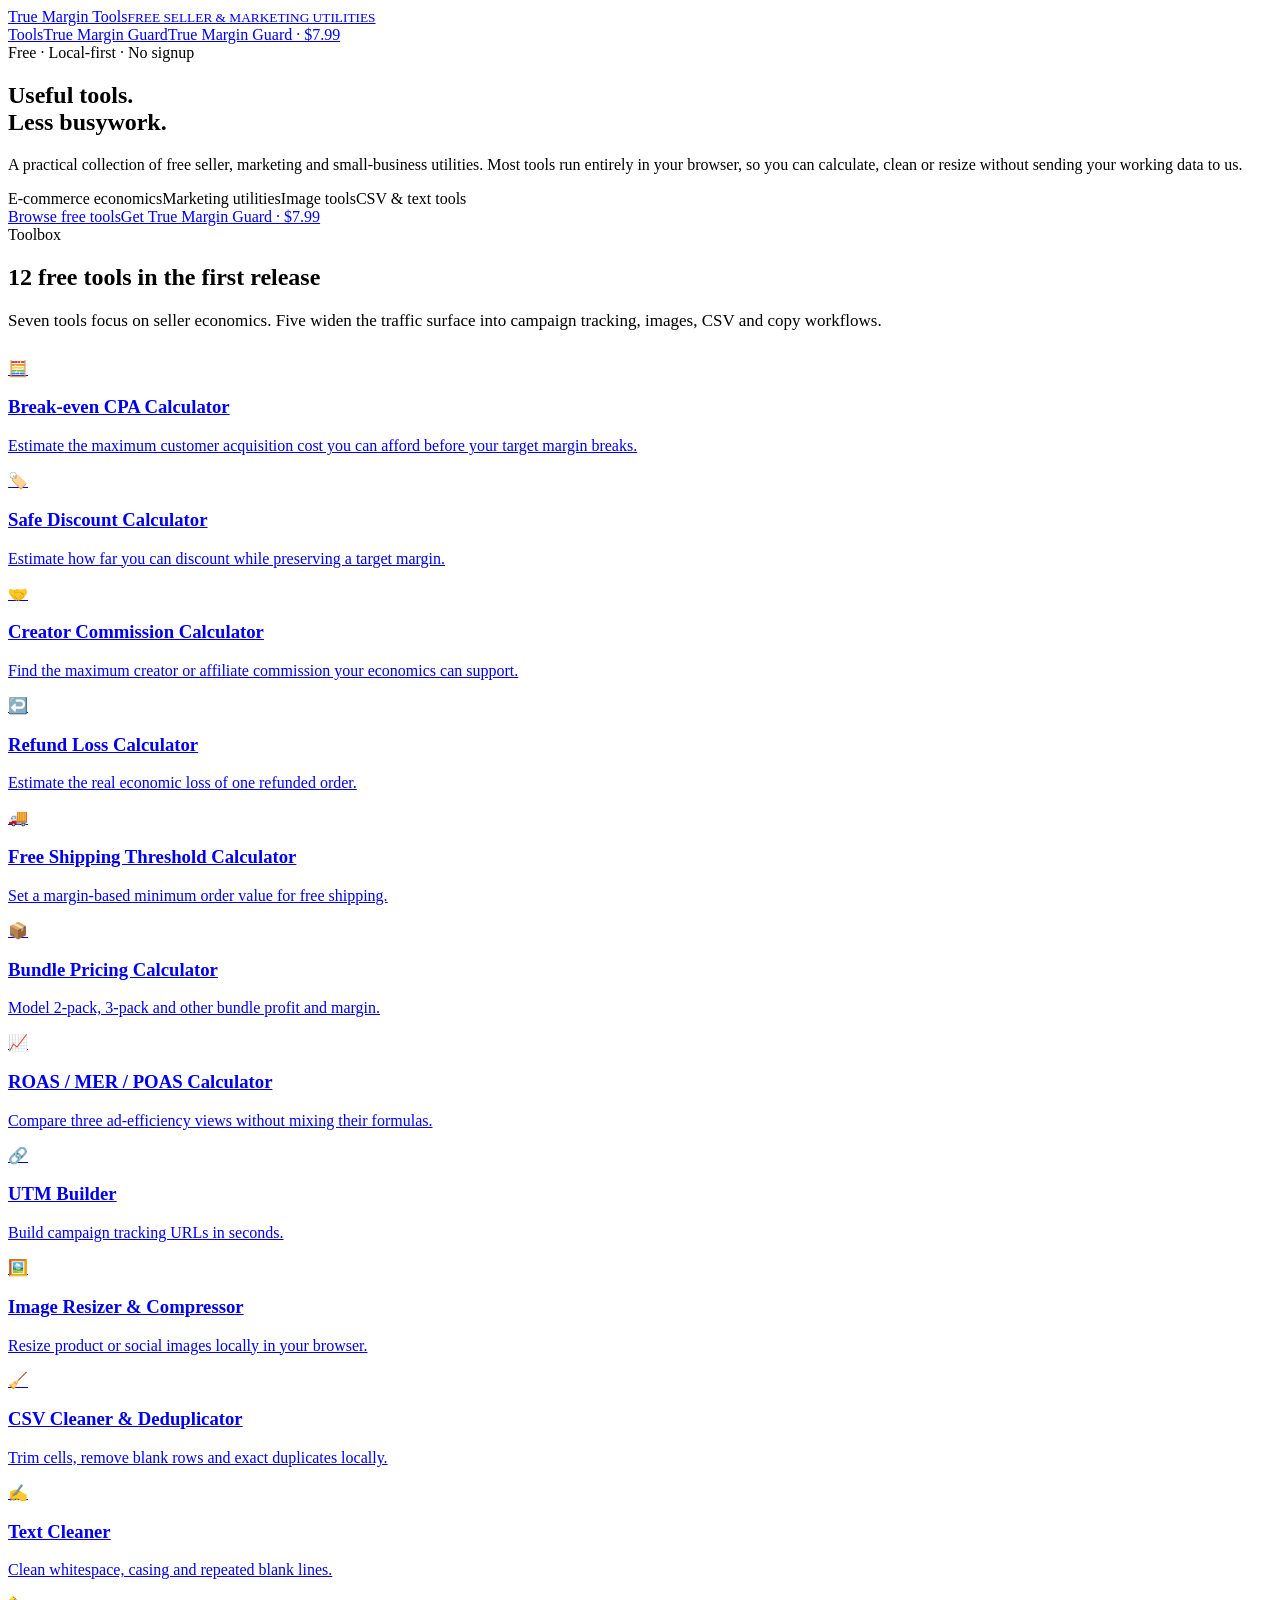
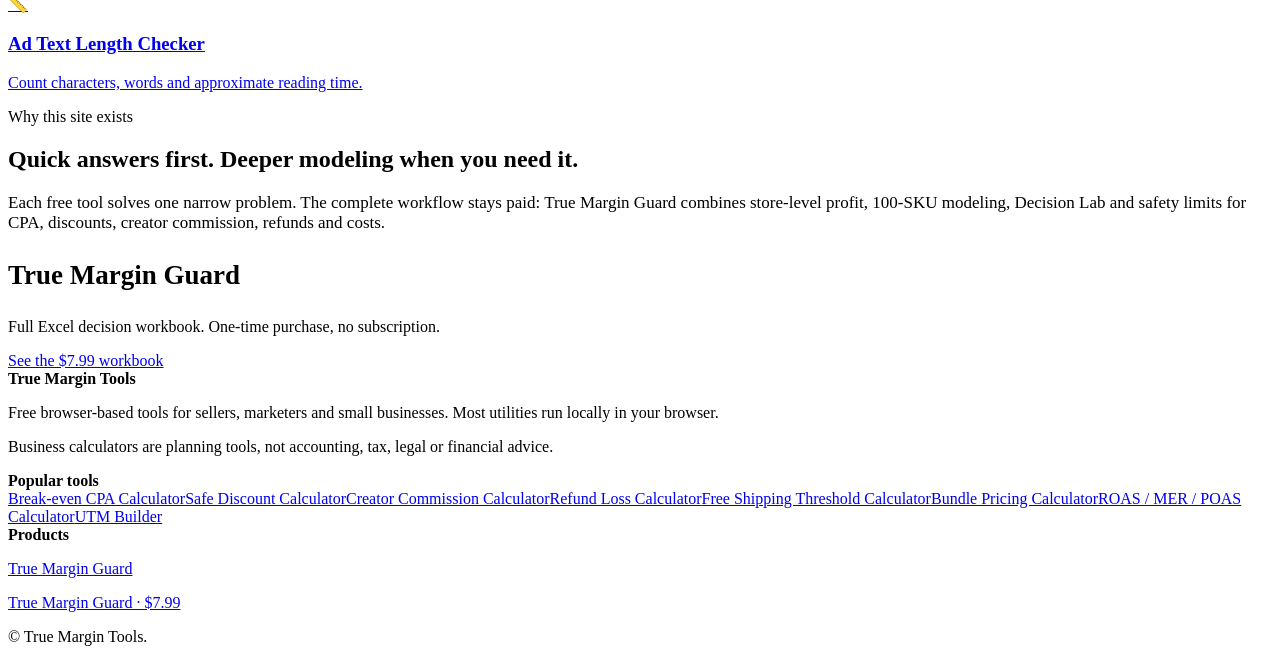
==== index.html @ 361e19f9 "Publish True Margin Tools website" ====
<!doctype html><html lang="en"><head><meta charset="utf-8"><meta name="viewport" content="width=device-width,initial-scale=1">
<title>True Margin Tools — Free Seller, Marketing & Utility Tools</title>
<meta name="description" content="Free browser-based calculators and utilities for ecommerce sellers, marketers and small businesses. Profit, CPA, discounts, UTM links, images, CSV and more.">
<link rel="stylesheet" href="assets/style.css"></head><body>
<header><div class="wrap"><nav>
<a class="brand" href="index.html">True Margin Tools<small>FREE SELLER & MARKETING UTILITIES</small></a>
<div class="navlinks"><a href="index.html#tools">Tools</a><a href="https://payhip.com/b/jJUIN">True Margin Guard</a><a href="https://payhip.com/b/jJUIN">True Margin Guard · $7.99</a></div>
</nav></div></header>
<main><section class="hero"><div class="wrap"><div class="eyebrow">Free · Local-first · No signup</div>
<h1>Useful tools.<br>Less busywork.</h1>
<p class="lead">A practical collection of free seller, marketing and small-business utilities. Most tools run entirely in your browser, so you can calculate, clean or resize without sending your working data to us.</p>
<div class="badges"><span class="badge">E-commerce economics</span><span class="badge">Marketing utilities</span><span class="badge">Image tools</span><span class="badge">CSV & text tools</span></div>
<div class="btnrow"><a class="btn primary" href="#tools">Browse free tools</a><a class="btn" href="https://payhip.com/b/jJUIN">Get True Margin Guard · $7.99</a></div></div></section>
<section id="tools" class="section"><div class="wrap"><div class="eyebrow">Toolbox</div><h2>12 free tools in the first release</h2>
<p class="lead" style="font-size:17px">Seven tools focus on seller economics. Five widen the traffic surface into campaign tracking, images, CSV and copy workflows.</p>
<div class="grid" style="margin-top:28px"><a class="card" href="tools/break-even-cpa/"><div class="icon">🧮</div><h3>Break-even CPA Calculator</h3><p>Estimate the maximum customer acquisition cost you can afford before your target margin breaks.</p></a><a class="card" href="tools/safe-discount/"><div class="icon">🏷️</div><h3>Safe Discount Calculator</h3><p>Estimate how far you can discount while preserving a target margin.</p></a><a class="card" href="tools/creator-commission/"><div class="icon">🤝</div><h3>Creator Commission Calculator</h3><p>Find the maximum creator or affiliate commission your economics can support.</p></a><a class="card" href="tools/refund-loss/"><div class="icon">↩️</div><h3>Refund Loss Calculator</h3><p>Estimate the real economic loss of one refunded order.</p></a><a class="card" href="tools/free-shipping-threshold/"><div class="icon">🚚</div><h3>Free Shipping Threshold Calculator</h3><p>Set a margin-based minimum order value for free shipping.</p></a><a class="card" href="tools/bundle-pricing/"><div class="icon">📦</div><h3>Bundle Pricing Calculator</h3><p>Model 2-pack, 3-pack and other bundle profit and margin.</p></a><a class="card" href="tools/roas-mer-poas/"><div class="icon">📈</div><h3>ROAS / MER / POAS Calculator</h3><p>Compare three ad-efficiency views without mixing their formulas.</p></a><a class="card" href="tools/utm-builder/"><div class="icon">🔗</div><h3>UTM Builder</h3><p>Build campaign tracking URLs in seconds.</p></a><a class="card" href="tools/image-resizer/"><div class="icon">🖼️</div><h3>Image Resizer & Compressor</h3><p>Resize product or social images locally in your browser.</p></a><a class="card" href="tools/csv-cleaner/"><div class="icon">🧹</div><h3>CSV Cleaner & Deduplicator</h3><p>Trim cells, remove blank rows and exact duplicates locally.</p></a><a class="card" href="tools/text-cleaner/"><div class="icon">✍️</div><h3>Text Cleaner</h3><p>Clean whitespace, casing and repeated blank lines.</p></a><a class="card" href="tools/ad-text-checker/"><div class="icon">📏</div><h3>Ad Text Length Checker</h3><p>Count characters, words and approximate reading time.</p></a></div></div></section>
<section class="section alt"><div class="wrap tool-layout"><div><div class="eyebrow">Why this site exists</div><h2>Quick answers first. Deeper modeling when you need it.</h2>
<p class="lead" style="font-size:17px">Each free tool solves one narrow problem. The complete workflow stays paid: True Margin Guard combines store-level profit, 100-SKU modeling, Decision Lab and safety limits for CPA, discounts, creator commission, refunds and costs.</p></div>
<div class="cta"><h3 style="font-size:27px">True Margin Guard</h3><p>Full Excel decision workbook. One-time purchase, no subscription.</p><a class="btn" href="https://payhip.com/b/jJUIN">See the $7.99 workbook</a></div></div></section></main>
<footer class="footer"><div class="wrap"><div class="cols">
<div><b>True Margin Tools</b><p>Free browser-based tools for sellers, marketers and small businesses. Most utilities run locally in your browser.</p><p>Business calculators are planning tools, not accounting, tax, legal or financial advice.</p></div>
<div><b>Popular tools</b><div class="tool-list"><a href="tools/break-even-cpa/">Break-even CPA Calculator</a><a href="tools/safe-discount/">Safe Discount Calculator</a><a href="tools/creator-commission/">Creator Commission Calculator</a><a href="tools/refund-loss/">Refund Loss Calculator</a><a href="tools/free-shipping-threshold/">Free Shipping Threshold Calculator</a><a href="tools/bundle-pricing/">Bundle Pricing Calculator</a><a href="tools/roas-mer-poas/">ROAS / MER / POAS Calculator</a><a href="tools/utm-builder/">UTM Builder</a></div></div>
<div><b>Products</b><p><a href="https://payhip.com/b/jJUIN">True Margin Guard</a></p><p><a href="https://payhip.com/b/jJUIN">True Margin Guard · $7.99</a></p></div>
</div><p>© True Margin Tools.</p></div></footer></body></html>
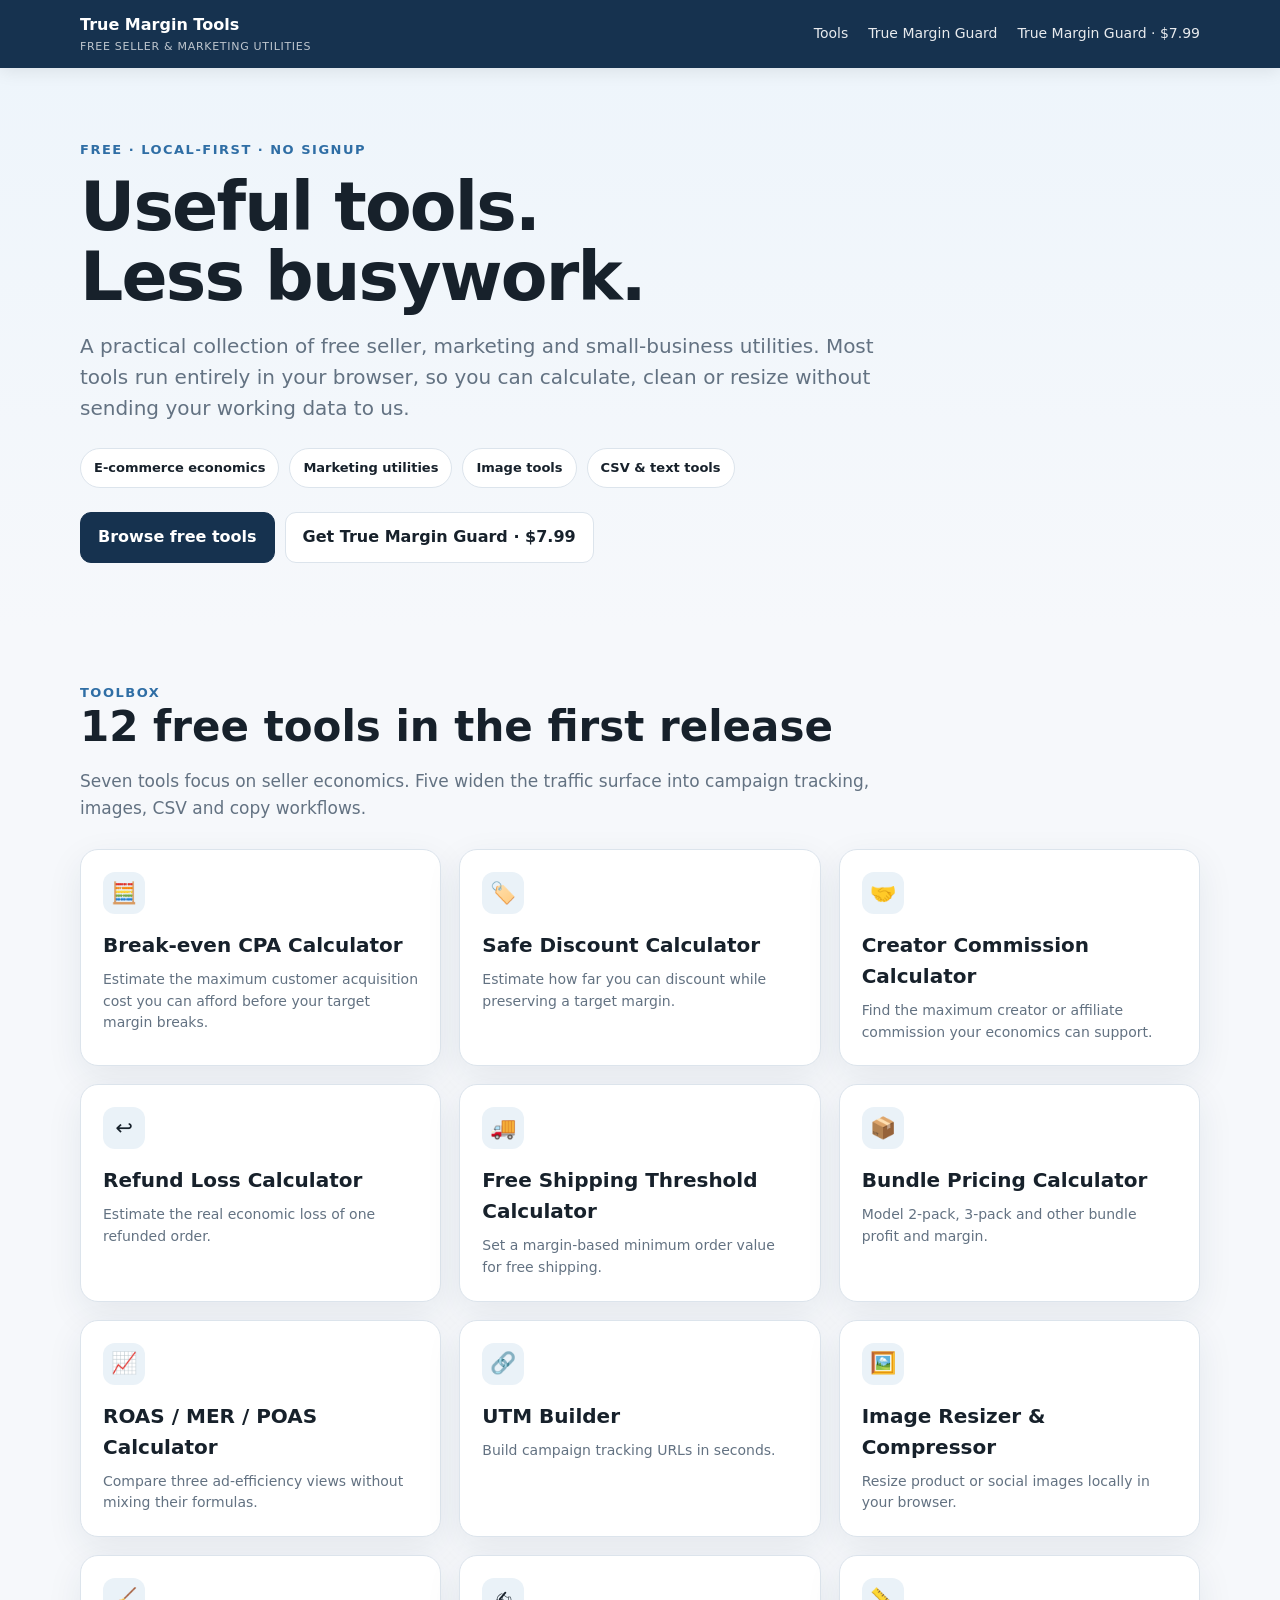
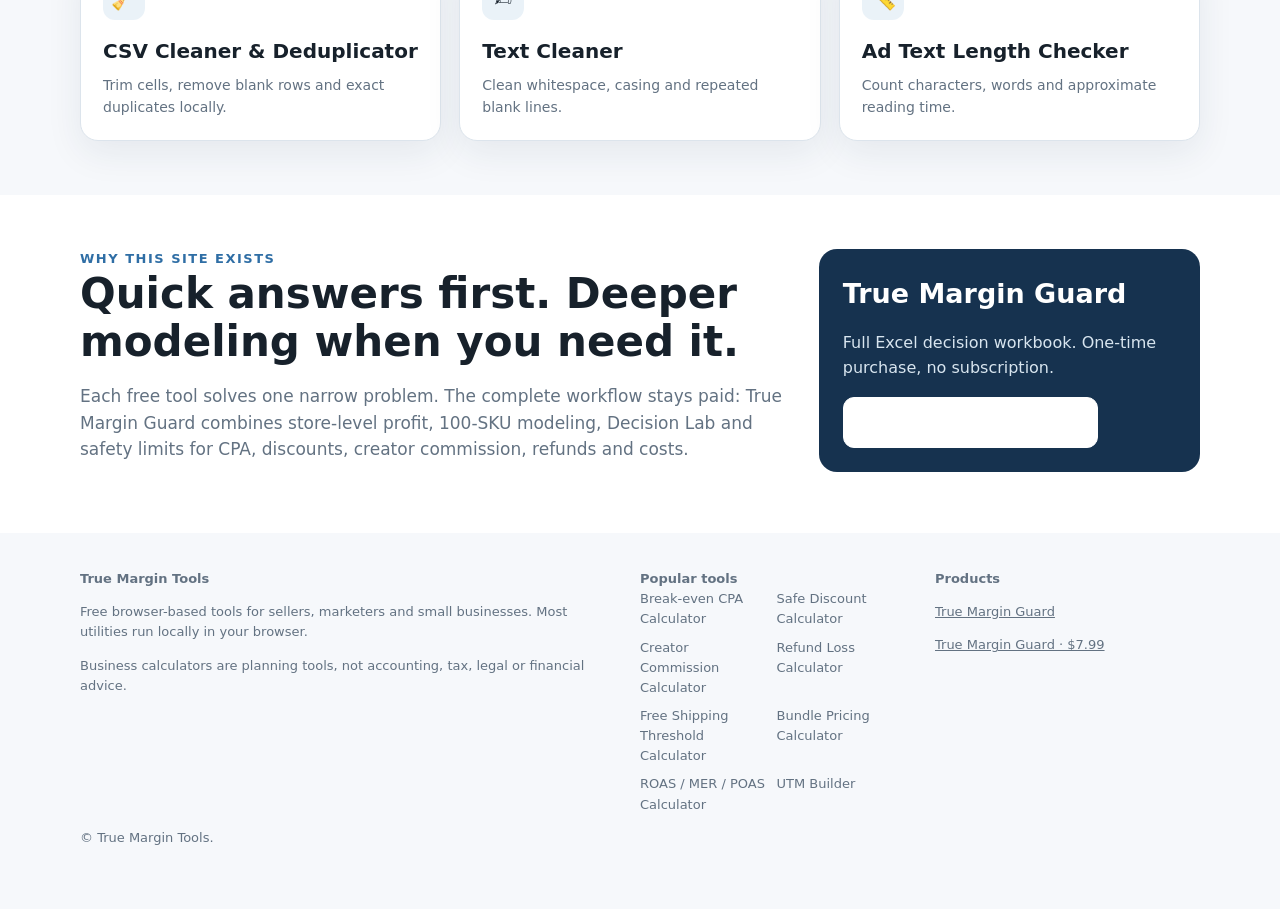
==== commit d338e209: "Improve SEO content and internal linking" ====
--- a/index.html
+++ b/index.html
@@ -1,6 +1,7 @@
 <!doctype html><html lang="en"><head><meta charset="utf-8"><meta name="viewport" content="width=device-width,initial-scale=1">
 <title>True Margin Tools — Free Seller, Marketing & Utility Tools</title>
 <meta name="description" content="Free browser-based calculators and utilities for ecommerce sellers, marketers and small businesses. Profit, CPA, discounts, UTM links, images, CSV and more.">
+<meta name="robots" content="index,follow"><link rel="canonical" href="https://qq898083968-debug.github.io/true-margin-tools/">
 <link rel="stylesheet" href="assets/style.css"></head><body>
 <header><div class="wrap"><nav>
 <a class="brand" href="index.html">True Margin Tools<small>FREE SELLER & MARKETING UTILITIES</small></a>
@@ -21,4 +22,4 @@
 <div><b>True Margin Tools</b><p>Free browser-based tools for sellers, marketers and small businesses. Most utilities run locally in your browser.</p><p>Business calculators are planning tools, not accounting, tax, legal or financial advice.</p></div>
 <div><b>Popular tools</b><div class="tool-list"><a href="tools/break-even-cpa/">Break-even CPA Calculator</a><a href="tools/safe-discount/">Safe Discount Calculator</a><a href="tools/creator-commission/">Creator Commission Calculator</a><a href="tools/refund-loss/">Refund Loss Calculator</a><a href="tools/free-shipping-threshold/">Free Shipping Threshold Calculator</a><a href="tools/bundle-pricing/">Bundle Pricing Calculator</a><a href="tools/roas-mer-poas/">ROAS / MER / POAS Calculator</a><a href="tools/utm-builder/">UTM Builder</a></div></div>
 <div><b>Products</b><p><a href="https://payhip.com/b/jJUIN">True Margin Guard</a></p><p><a href="https://payhip.com/b/jJUIN">True Margin Guard · $7.99</a></p></div>
-</div><p>© True Margin Tools.</p></div></footer></body></html>+</div><p>© True Margin Tools.</p></div></footer></body></html>
--- a/assets/style.css
+++ b/assets/style.css
@@ -0,0 +1,12 @@
+
+:root{--navy:#16324f;--blue:#2f6ea5;--ink:#17212b;--muted:#637282;--bg:#f6f8fb;--card:#fff;--line:#dce4ec;--soft:#eaf2f8;--green:#2f7650;--greenbg:#e7f5ec;--yellow:#fff6cf;--red:#a74242;--shadow:0 12px 36px rgba(20,50,80,.08)}
+*{box-sizing:border-box}html{scroll-behavior:smooth}body{margin:0;font-family:Inter,system-ui,-apple-system,"Segoe UI",sans-serif;background:var(--bg);color:var(--ink);line-height:1.55}a{color:inherit}.wrap{width:min(1120px,calc(100% - 32px));margin:auto}
+header{background:var(--navy);color:#fff;position:sticky;top:0;z-index:20;box-shadow:0 4px 16px rgba(0,0,0,.08)}nav{height:68px;display:flex;align-items:center;justify-content:space-between;gap:18px}.brand{text-decoration:none;font-weight:850}.brand small{display:block;font-weight:500;font-size:11px;opacity:.72;letter-spacing:.7px}.navlinks{display:flex;gap:20px;align-items:center;font-size:14px}.navlinks a{text-decoration:none;opacity:.9}
+.hero{padding:72px 0 42px;background:linear-gradient(180deg,#eef5fb 0%,var(--bg) 100%)}.eyebrow{font-size:13px;font-weight:850;letter-spacing:1.5px;color:var(--blue);text-transform:uppercase}h1{font-size:clamp(38px,6vw,68px);line-height:1.02;margin:12px 0 18px;letter-spacing:-1.8px}h2{font-size:clamp(28px,4vw,42px);line-height:1.15;margin:0 0 16px}h3{font-size:20px;margin:0 0 8px}.lead{font-size:20px;max-width:820px;color:var(--muted)}
+.badges,.btnrow{display:flex;flex-wrap:wrap;gap:10px;margin:24px 0}.badge{background:#fff;border:1px solid var(--line);border-radius:999px;padding:9px 13px;font-size:13px;font-weight:750}.btn{display:inline-flex;align-items:center;justify-content:center;border-radius:11px;padding:12px 17px;border:1px solid var(--line);background:#fff;text-decoration:none;font-weight:780;cursor:pointer}.btn.primary{background:var(--navy);border-color:var(--navy);color:#fff}.btn.blue{background:var(--blue);border-color:var(--blue);color:#fff}
+.section{padding:54px 0}.section.alt{background:#fff}.grid{display:grid;grid-template-columns:repeat(3,1fr);gap:18px}.card{background:var(--card);border:1px solid var(--line);border-radius:18px;padding:22px;box-shadow:var(--shadow);text-decoration:none;display:block;transition:.18s}.card:hover{transform:translateY(-3px);border-color:#b7c9d8}.card .icon{width:42px;height:42px;border-radius:12px;display:grid;place-items:center;background:var(--soft);font-size:21px;margin-bottom:16px}.card p{color:var(--muted);margin:8px 0 0;font-size:14px}
+.tool-hero{padding:48px 0 28px}.tool-layout{display:grid;grid-template-columns:minmax(0,1.5fr) minmax(280px,.8fr);gap:24px;align-items:start}.panel{background:#fff;border:1px solid var(--line);border-radius:18px;padding:24px;box-shadow:var(--shadow)}.panel+.panel{margin-top:18px}label{display:block;font-size:13px;font-weight:800;margin-bottom:7px}.field{margin-bottom:16px}input,select,textarea{width:100%;border:1px solid #cfd9e3;background:#fff;border-radius:10px;padding:11px 12px;font:inherit;color:var(--ink)}input:focus,select:focus,textarea:focus{outline:3px solid rgba(47,110,165,.14);border-color:var(--blue)}.helper{font-size:12px;color:var(--muted);margin-top:5px}
+.result{background:var(--greenbg);border:1px solid #bdddc9;border-radius:14px;padding:16px;margin-top:14px}.result .big{font-size:36px;font-weight:850;color:var(--green);line-height:1.1}.result .sub{font-size:13px;color:#456254;margin-top:6px}.result.neutral{background:var(--soft);border-color:#ccddeb}.result.neutral .big{color:var(--navy)}.metric-grid{display:grid;grid-template-columns:repeat(2,1fr);gap:10px;margin-top:14px}.metric{background:#f8fafc;border:1px solid var(--line);border-radius:12px;padding:12px}.metric b{display:block;font-size:20px}.metric span{font-size:12px;color:var(--muted)}
+.formula{font-family:ui-monospace,SFMono-Regular,Menlo,monospace;font-size:13px;background:#f5f7fa;border-radius:10px;padding:13px;overflow:auto}.cta{background:var(--navy);color:#fff;border-radius:18px;padding:24px}.cta p{color:#d8e5ef}.cta .btn{border-color:#fff}.small{font-size:13px;color:var(--muted)}.notice{padding:13px 15px;border:1px solid #eadb99;background:var(--yellow);border-radius:12px;font-size:13px}.dropzone{border:2px dashed #b9c8d6;border-radius:14px;padding:24px;text-align:center;background:#fafcfe}.preview{max-width:100%;border:1px solid var(--line);border-radius:12px;margin-top:14px}
+.footer{padding:36px 0 48px;color:var(--muted);font-size:13px}.footer .cols{display:grid;grid-template-columns:2fr 1fr 1fr;gap:30px}.tool-list{display:grid;grid-template-columns:1fr 1fr;gap:8px}.tool-list a{font-size:13px;text-decoration:none;color:var(--muted)}table{border-collapse:collapse;width:100%;font-size:13px}th,td{text-align:left;border-bottom:1px solid var(--line);padding:9px 8px}
+@media(max-width:850px){.grid{grid-template-columns:1fr 1fr}.tool-layout{grid-template-columns:1fr}.navlinks{display:none}.footer .cols{grid-template-columns:1fr}}@media(max-width:560px){.grid{grid-template-columns:1fr}.metric-grid{grid-template-columns:1fr}.hero{padding-top:46px}.wrap{width:min(100% - 22px,1120px)}}
